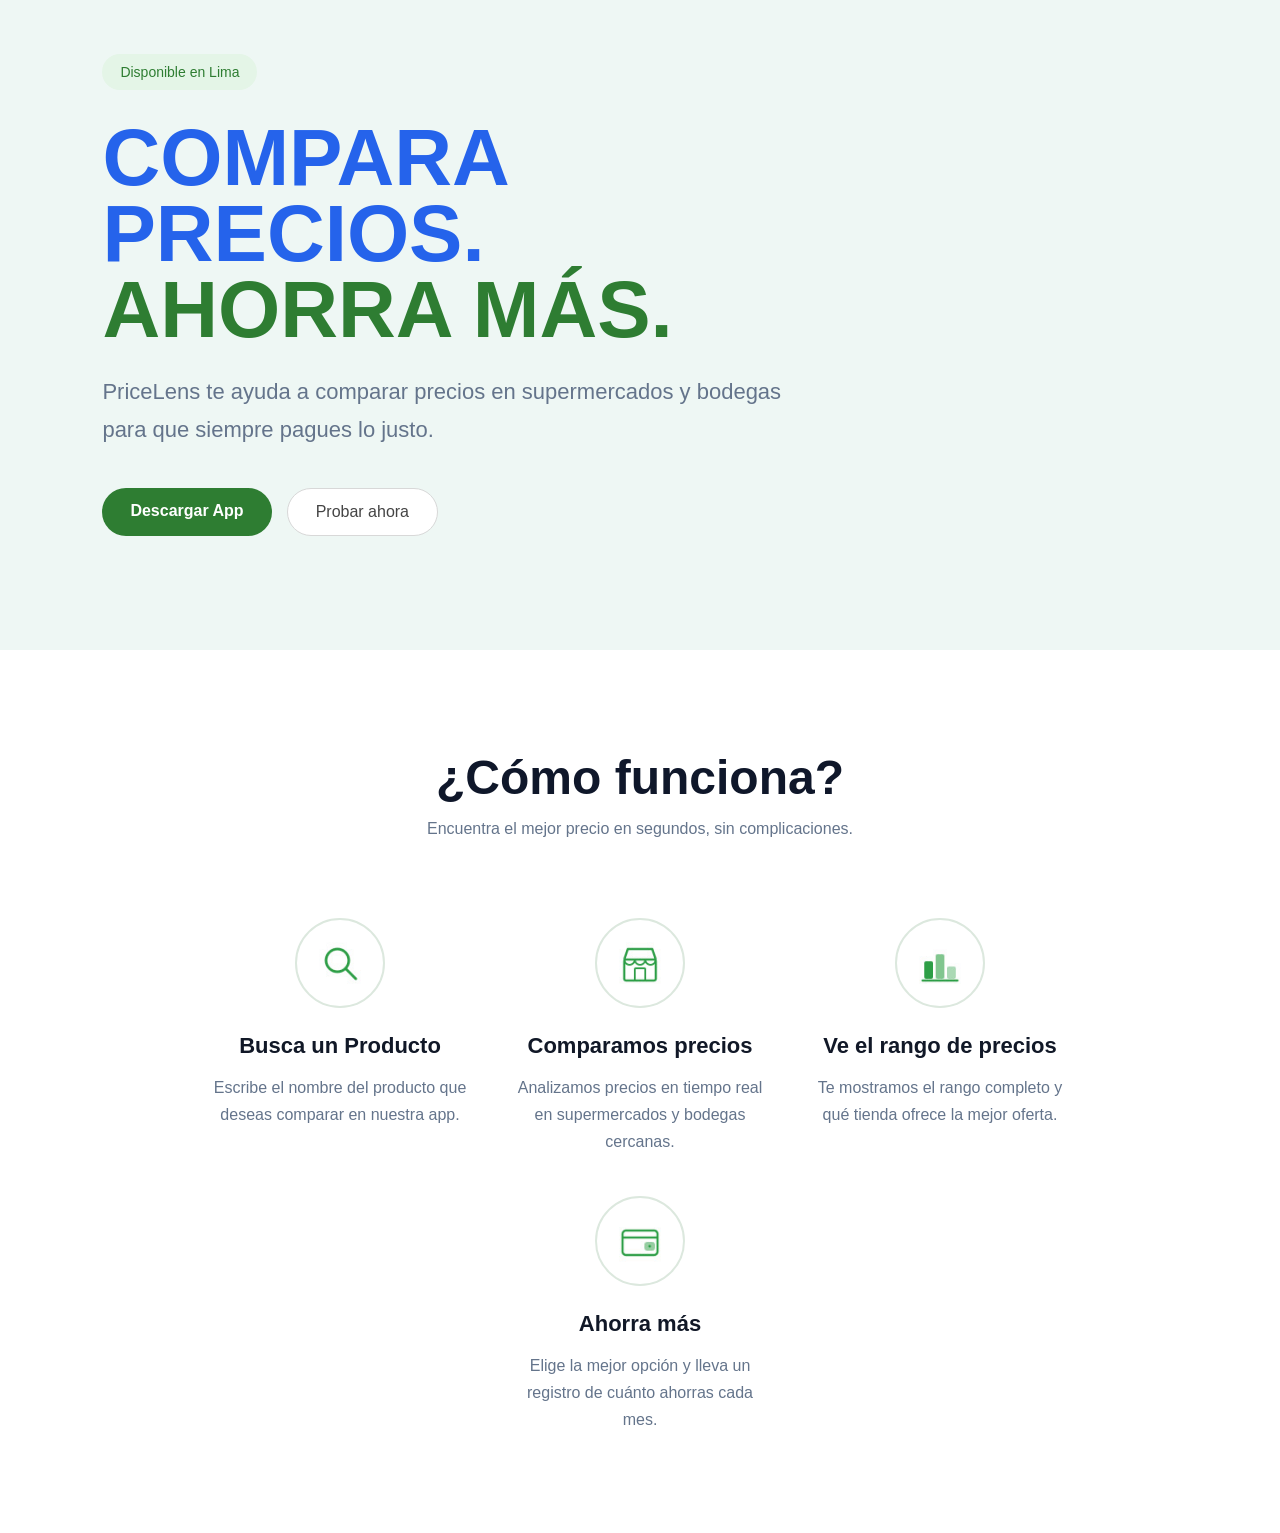
==== onepage pricelens/index.html @ a0cf9dfc "Add files via upload" ====
<!DOCTYPE html>
<html lang="es">

<head>
    <meta charset="UTF-8">
    <meta name="viewport" content="width=device-width, initial-scale=1.0">
    <title>PriceLens</title>

    <link rel="stylesheet" href="css/styles.css">
</head>

<body>


    <section class="hero">

        <div class="hero-content">

            <div class="badge">
                Disponible en Lima
            </div>

            <h1>
                <span class="blue">COMPARA PRECIOS.</span><br>
                <span class="green">AHORRA MÁS.</span>
            </h1>

            <p>
                PriceLens te ayuda a comparar precios en supermercados y bodegas
                para que siempre pagues lo justo.
            </p>

            <div class="buttons">
                <a href="#" class="btn-primary">Descargar App</a>
                <a href="#" class="btn-secondary">Probar ahora</a>
            </div>

            </div>

        </div>

    </section>


    <section class="how-it-works">

        <h2>¿Cómo funciona?</h2>

        <p class="subtitle">
            Encuentra el mejor precio en segundos, sin complicaciones.
        </p>

        <div class="steps">

            <div class="step">

                <div class="icon-circle">
                    <img src="images/icon-search.jpg" alt="Buscar">
                </div>

                <h3>Busca un Producto</h3>

                <p>
                    Escribe el nombre del producto que deseas comparar en nuestra app.
                </p>

            </div>

            <div class="step">

                <div class="icon-circle">
                    <img src="images/icon-store.jpg" alt="Tienda">
                </div>

                <h3>Comparamos precios</h3>

                <p>
                    Analizamos precios en tiempo real en supermercados y bodegas cercanas.
                </p>

            </div>

            <div class="step">

                <div class="icon-circle">
                    <img src="images/icon-chart.jpg" alt="Gráfico">
                </div>

                <h3>Ve el rango de precios</h3>

                <p>
                    Te mostramos el rango completo y qué tienda ofrece la mejor oferta.
                </p>

            </div>

            <div class="step">

                <div class="icon-circle">
                    <img src="images/icon-save.jpg" alt="Ahorro">
                </div>

                <h3>Ahorra más</h3>

                <p>
                    Elige la mejor opción y lleva un registro de cuánto ahorras cada mes.
                </p>

            </div>

        </div>

    </section>

</body>

</html>
---- onepage pricelens/css/styles.css ----
*{
    margin:0;
    padding:0;
    box-sizing:border-box;
    font-family:'Segoe UI',sans-serif;
}

body{
    background:#fff;
}

/* HERO */

.hero{
    background:#eef7f4;
    min-height:650px;
    display:flex;
    align-items:center;
    padding:0 8%;
}

.hero-content{
    max-width:700px;
}

.badge{
    display:inline-block;
    background:#e4f5e7;
    color:#2e7d32;
    padding:10px 18px;
    border-radius:30px;
    font-size:14px;
    margin-bottom:30px;
}

.hero h1{
    font-size:80px;
    line-height:0.95;
    margin-bottom:25px;
    font-weight:800;
}

.blue{
    color:#2563eb;
}

.green{
    color:#2e7d32;
}

.hero p{
    color:#64748b;
    font-size:22px;
    line-height:1.7;
    margin-bottom:40px;
}

.buttons{
    display:flex;
    gap:15px;
    margin-bottom:60px;
}

.btn-primary{
    background:#2e7d32;
    color:white;
    text-decoration:none;
    padding:14px 28px;
    border-radius:40px;
    font-weight:600;
}

.btn-secondary{
    background:white;
    border:1px solid #d8d8d8;
    color:#444;
    text-decoration:none;
    padding:14px 28px;
    border-radius:40px;
}

.stats{
    display:flex;
    gap:60px;
}

.stat h3{
    color:#2563eb;
    font-size:42px;
    margin-bottom:8px;
}

.stat span{
    color:#64748b;
}

/* COMO FUNCIONA */

.how-it-works{
    padding:100px 8%;
    text-align:center;
}

.how-it-works h2{
    font-size:48px;
    margin-bottom:15px;
    color:#0f172a;
}

.subtitle{
    color:#64748b;
    margin-bottom:80px;
}

.steps{
    display:flex;
    justify-content:center;
    gap:40px;
    flex-wrap:wrap;
}

.step{
    width:260px;
}

.icon-circle{
    width:90px;
    height:90px;
    border:2px solid #dce8de;
    border-radius:50%;
    display:flex;
    justify-content:center;
    align-items:center;
    margin:0 auto 25px;
}

.icon-circle img{
    width:42px;
    height:42px;
    object-fit:contain;
}

.step h3{
    font-size:22px;
    margin-bottom:15px;
    color:#111827;
}

.step p{
    color:#64748b;
    line-height:1.7;
}

/* RESPONSIVE */

@media(max-width:768px){

    .hero h1{
        font-size:48px;
    }

    .hero p{
        font-size:18px;
    }

    .stats{
        flex-direction:column;
        gap:20px;
    }

    .buttons{
        flex-wrap:wrap;
    }
}
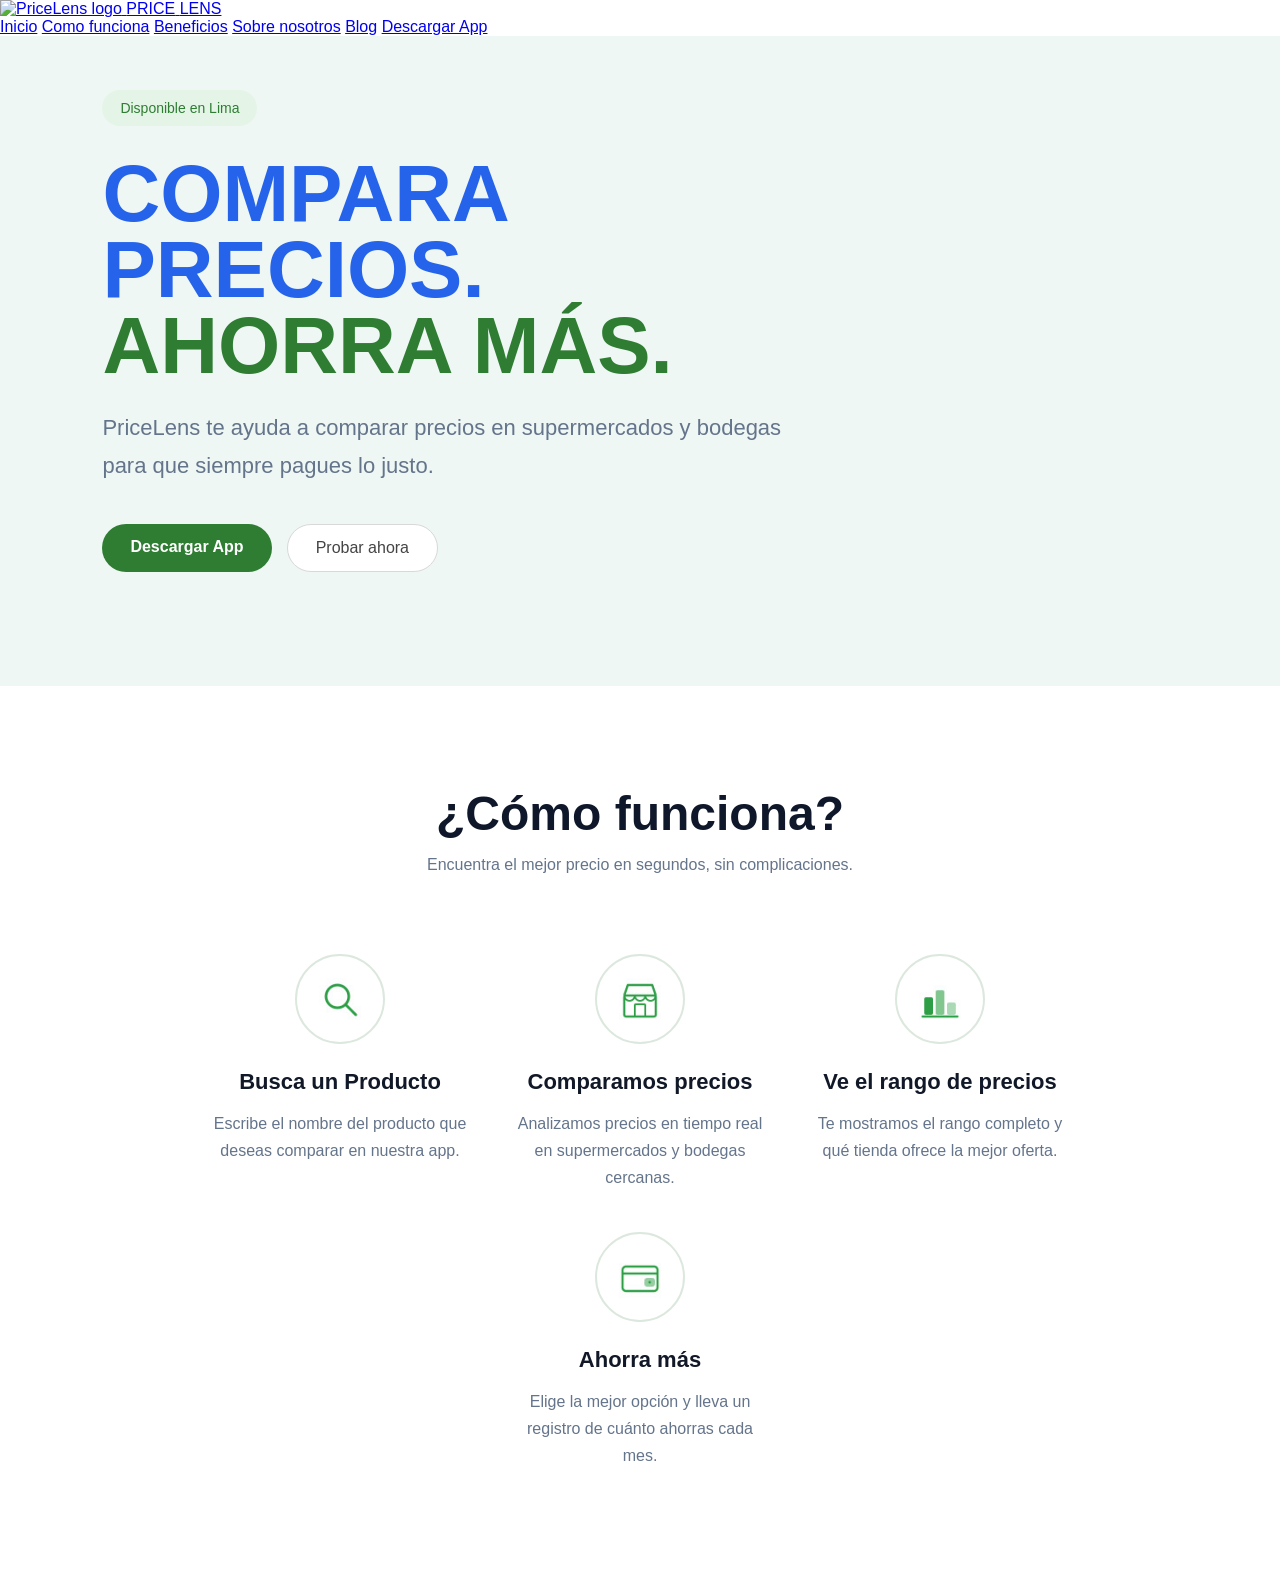
==== commit 2c3e7708: "Add header and navigation to index.html Added header section with navigation and logo." ====
--- a/onepage pricelens/index.html
+++ b/onepage pricelens/index.html
@@ -11,7 +11,24 @@
 
 <body>
 
-
+<header>
+        <a href="#" class="logo">
+            <img src="images/logo.png" alt="PriceLens logo">
+            <span class="logo-text">
+                <span class="price">PRICE</span>
+                <span class="lens">LENS</span>
+            </span>
+        </a>
+        <nav>
+            <a href="#">Inicio</a>
+            <a href="#">Como funciona</a>
+            <a href="#">Beneficios</a>
+            <a href="#">Sobre nosotros</a>
+            <a href="#">Blog</a>
+            <a href="#" class="btn-download">Descargar App</a>
+        </nav>
+    </header>
+    
     <section class="hero">
 
         <div class="hero-content">
@@ -114,4 +131,4 @@
 
 </body>
 
-</html>+</html>
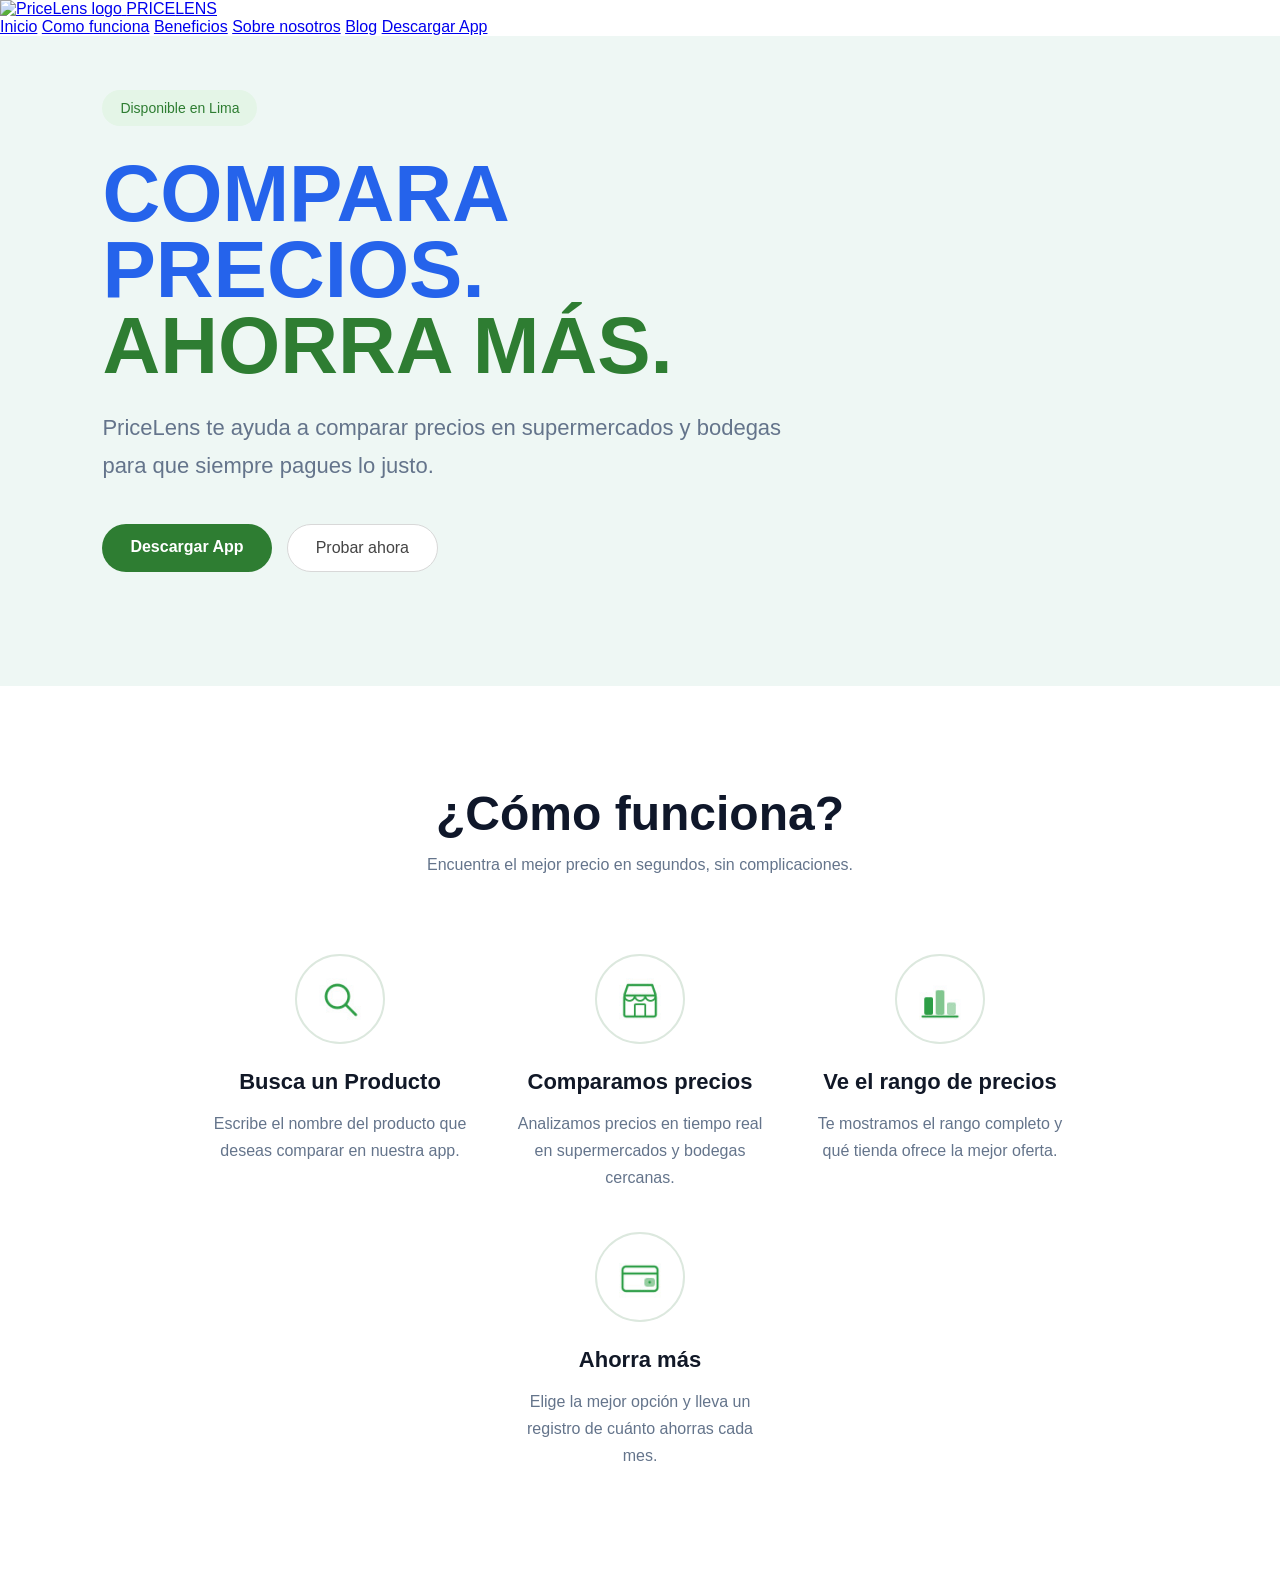
==== commit 23d25662: "Refactor index.html to include header section" ====
--- a/onepage pricelens/index.html
+++ b/onepage pricelens/index.html
@@ -10,13 +10,11 @@
 </head>
 
 <body>
-
 <header>
         <a href="#" class="logo">
             <img src="images/logo.png" alt="PriceLens logo">
             <span class="logo-text">
-                <span class="price">PRICE</span>
-                <span class="lens">LENS</span>
+                <span class="price">PRICE</span><span class="lens">LENS</span>
             </span>
         </a>
         <nav>
@@ -28,7 +26,7 @@
             <a href="#" class="btn-download">Descargar App</a>
         </nav>
     </header>
-    
+
     <section class="hero">
 
         <div class="hero-content">
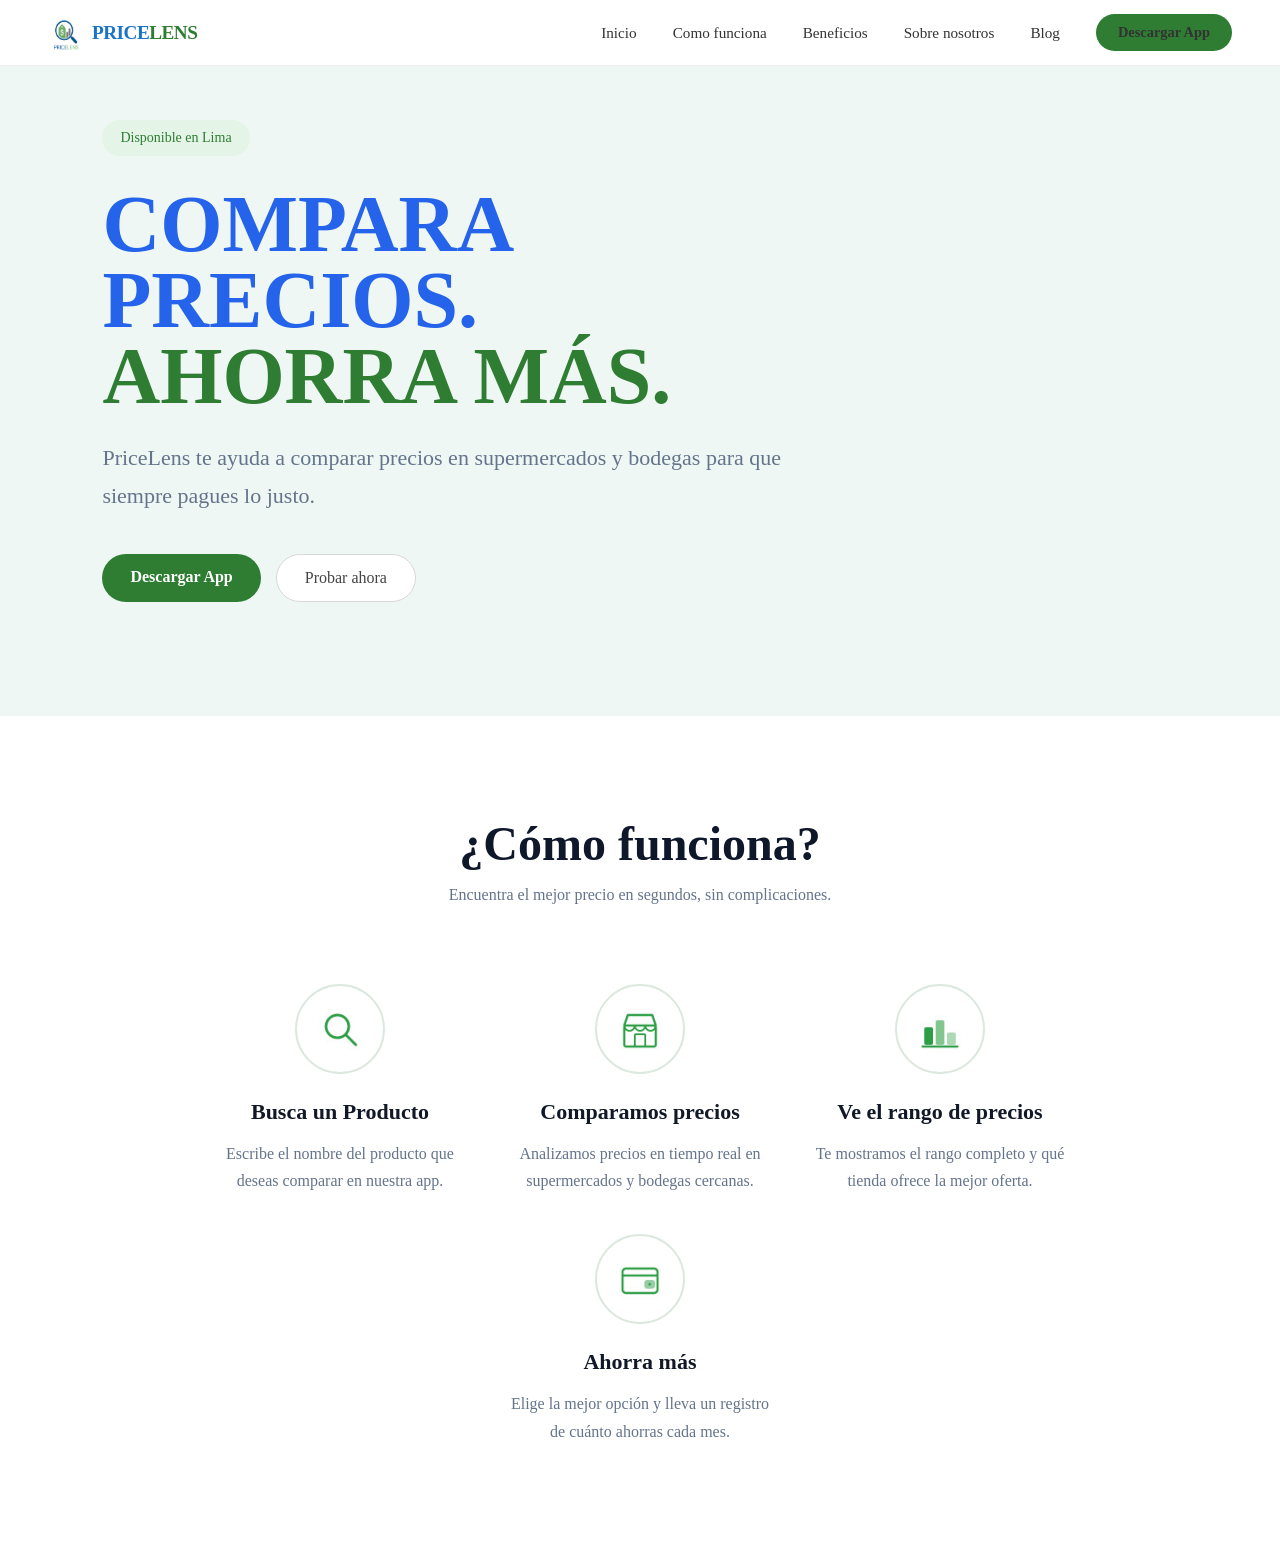
==== commit 0549abc6: "Change logo image and update HTML content Updated logo image source and adjusted HTML structure." ====
--- a/onepage pricelens/index.html
+++ b/onepage pricelens/index.html
@@ -12,7 +12,7 @@
 <body>
 <header>
         <a href="#" class="logo">
-            <img src="images/logo.png" alt="PriceLens logo">
+            <img src="images/PriceLens.png" alt="PriceLens logo">
             <span class="logo-text">
                 <span class="price">PRICE</span><span class="lens">LENS</span>
             </span>
--- a/onepage pricelens/css/styles.css
+++ b/onepage pricelens/css/styles.css
@@ -2,15 +2,72 @@
     margin:0;
     padding:0;
     box-sizing:border-box;
-    font-family:'Segoe UI',sans-serif;
+    font-family:'Inter';
 }
 
 body{
     background:#fff;
 }
 
-/* HERO */
-
+header {
+    display: flex;
+    align-items: center;
+    justify-content: space-between;
+    padding: 14px 48px;
+    background: #fff;
+    border-bottom: 1px solid #f0f0f0;
+    box-shadow: 0 1px 6px rgba(0,0,0,0.05);
+}
+
+.logo {
+    display: flex;
+    align-items: center;
+    gap: 8px;
+    text-decoration: none;
+}
+
+.logo img {
+    width: 36px;
+    height: 36px;
+}
+
+.logo-text {
+    font-size: 1.2rem;
+    font-weight: 700;
+    letter-spacing: -0.5px;
+}
+
+.logo-text .price { color: #1a73c8; }
+.logo-text .lens  { color: #2e7d32; }
+
+nav {
+    display: flex;
+    align-items: center;
+    gap: 36px;
+}
+
+nav a {
+    text-decoration: none;
+    color: #333;
+    font-size: 0.95rem;
+    font-weight: 500;
+}
+
+nav a:hover { color: #1a73c8; }
+
+.btn-download {
+    background: #2e7d32;
+    color: #fffff;
+    padding: 10px 22px;
+    border-radius: 50px;
+    font-size: 0.9rem;
+    font-weight: 600;
+    text-decoration: none;
+}
+
+.btn-download:hover {
+    background: #1b5e20; 
+}
 .hero{
     background:#eef7f4;
     min-height:650px;
@@ -171,4 +228,4 @@
     .buttons{
         flex-wrap:wrap;
     }
-}+}
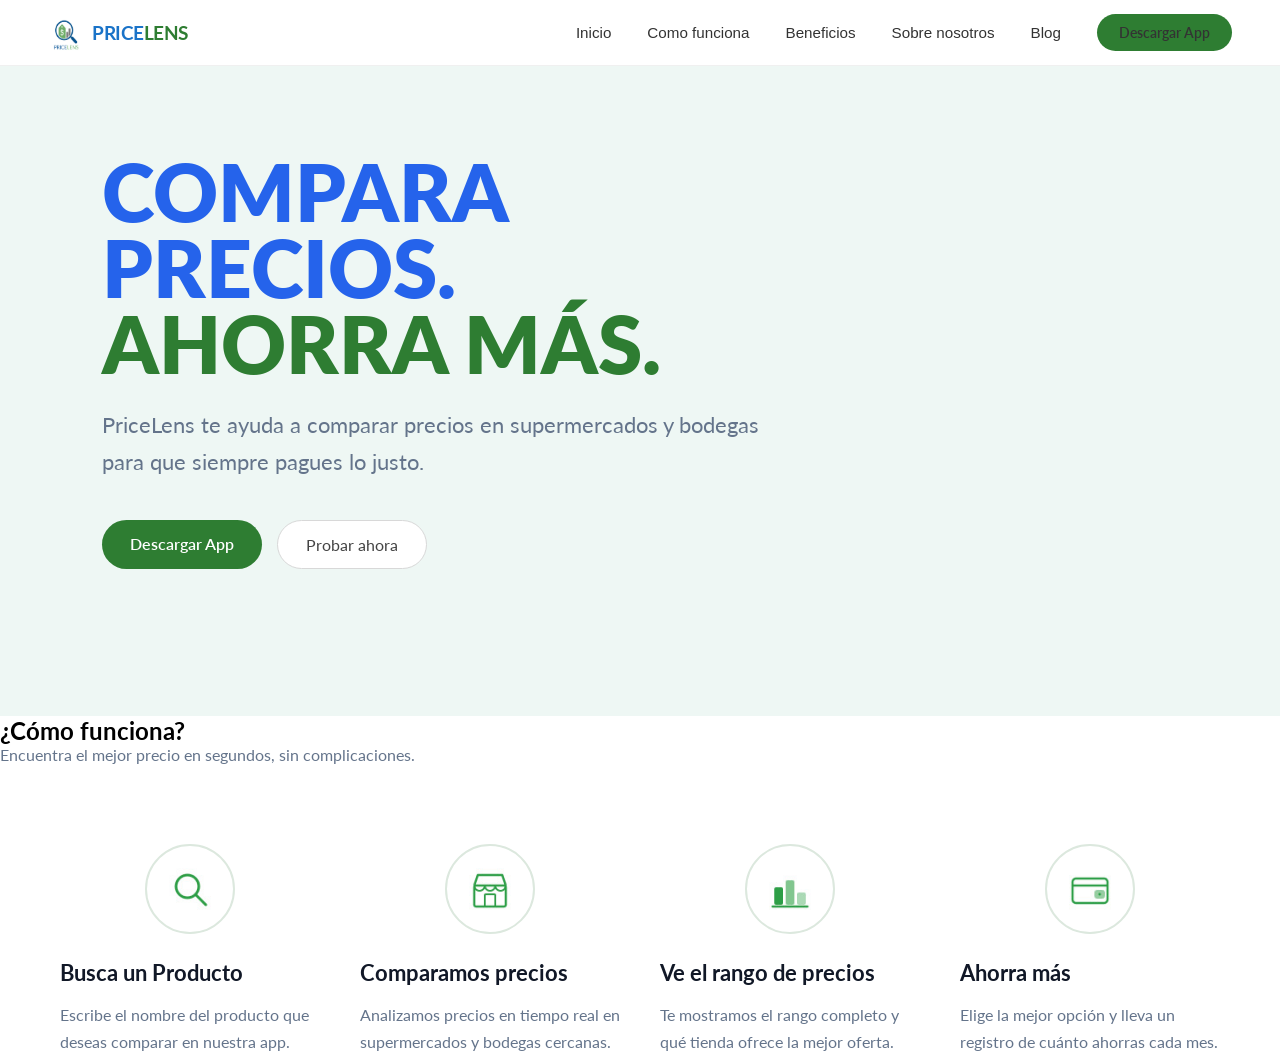
==== commit 293b10cc: "Refactor HTML structure and update section IDs" ====
--- a/onepage pricelens/index.html
+++ b/onepage pricelens/index.html
@@ -5,7 +5,7 @@
     <meta charset="UTF-8">
     <meta name="viewport" content="width=device-width, initial-scale=1.0">
     <title>PriceLens</title>
-
+    <link href="https://fonts.googleapis.com/css2?family=Lato:wght@300;400;700;900&display=swap" rel="stylesheet">
     <link rel="stylesheet" href="css/styles.css">
 </head>
 
@@ -19,7 +19,7 @@
         </a>
         <nav>
             <a href="#">Inicio</a>
-            <a href="#">Como funciona</a>
+            <a href="#como-funciona">Como funciona</a>
             <a href="#">Beneficios</a>
             <a href="#">Sobre nosotros</a>
             <a href="#">Blog</a>
@@ -30,10 +30,6 @@
     <section class="hero">
 
         <div class="hero-content">
-
-            <div class="badge">
-                Disponible en Lima
-            </div>
 
             <h1>
                 <span class="blue">COMPARA PRECIOS.</span><br>
@@ -57,7 +53,7 @@
     </section>
 
 
-    <section class="how-it-works">
+    <section class="como-funciona" >
 
         <h2>¿Cómo funciona?</h2>
 
--- a/onepage pricelens/css/styles.css
+++ b/onepage pricelens/css/styles.css
@@ -2,7 +2,7 @@
     margin:0;
     padding:0;
     box-sizing:border-box;
-    font-family:'Inter';
+    font-family: 'Lato', sans-serif;
 }
 
 body{
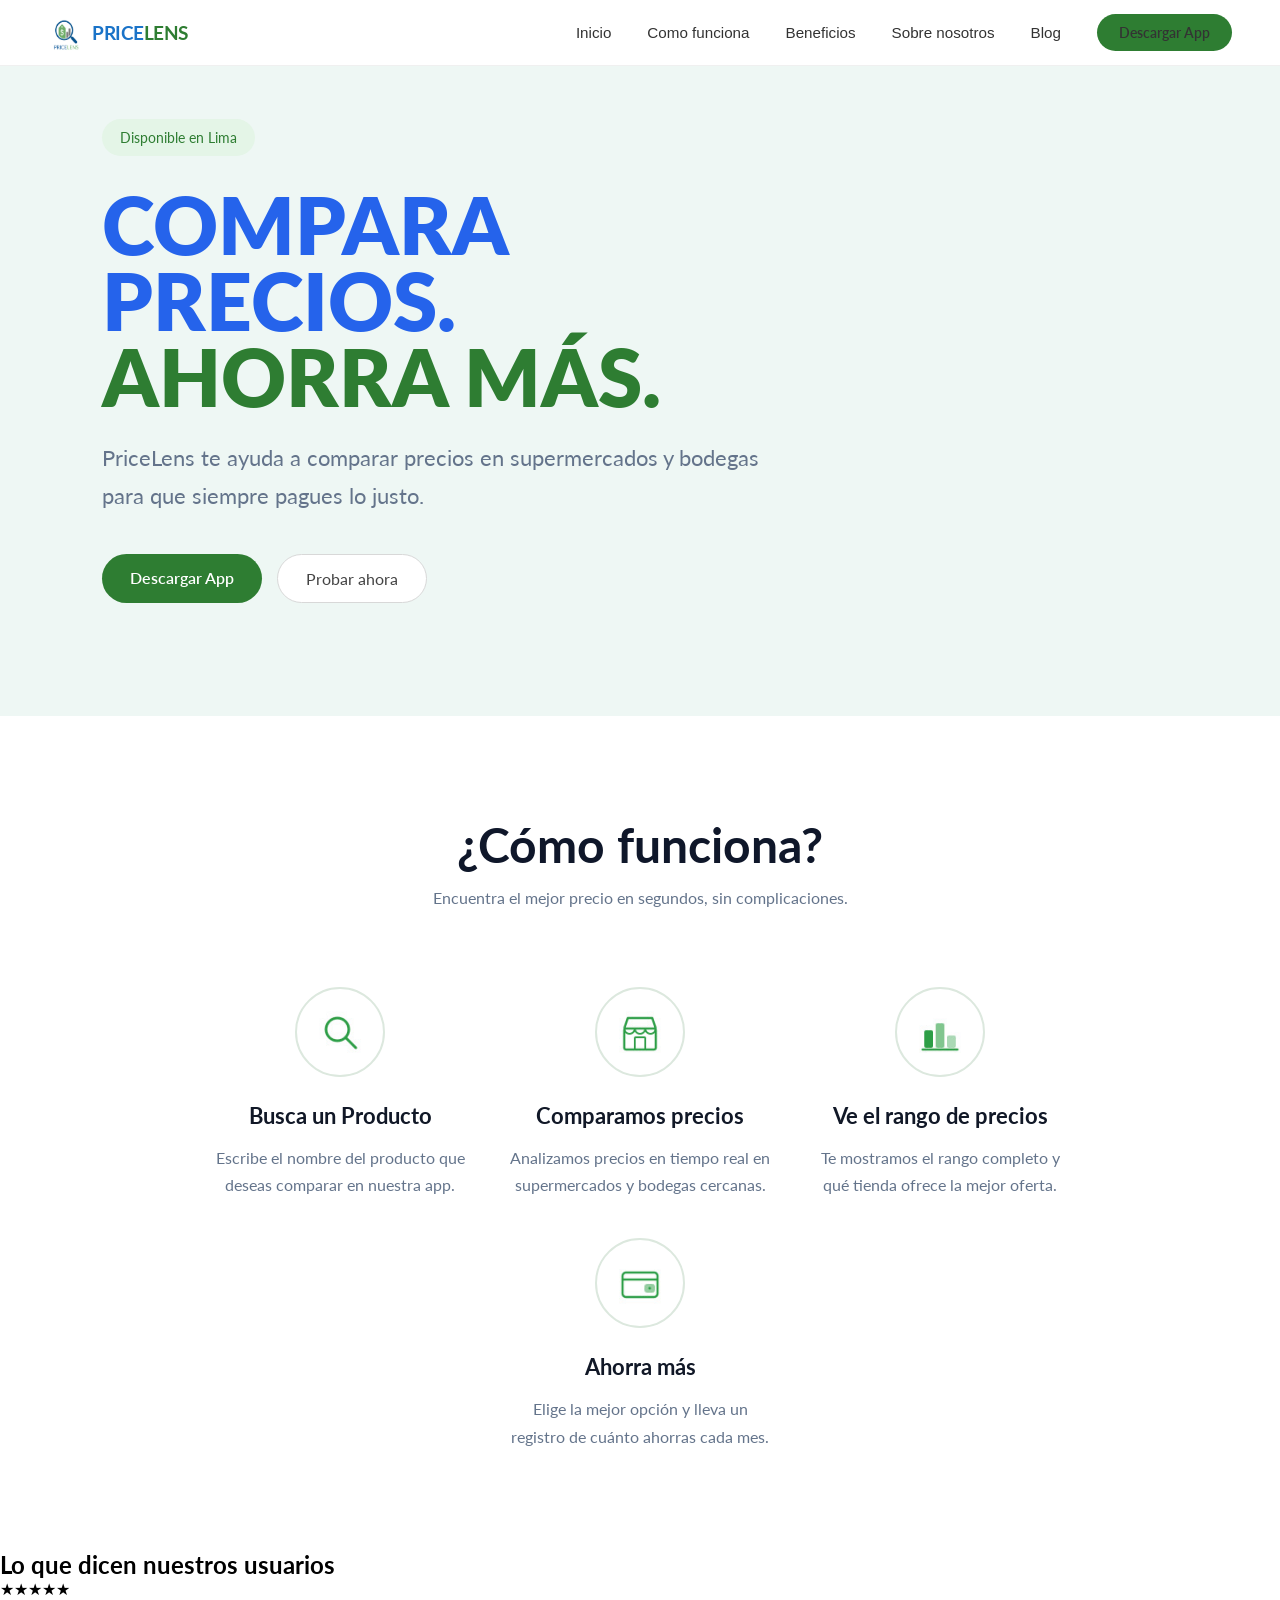
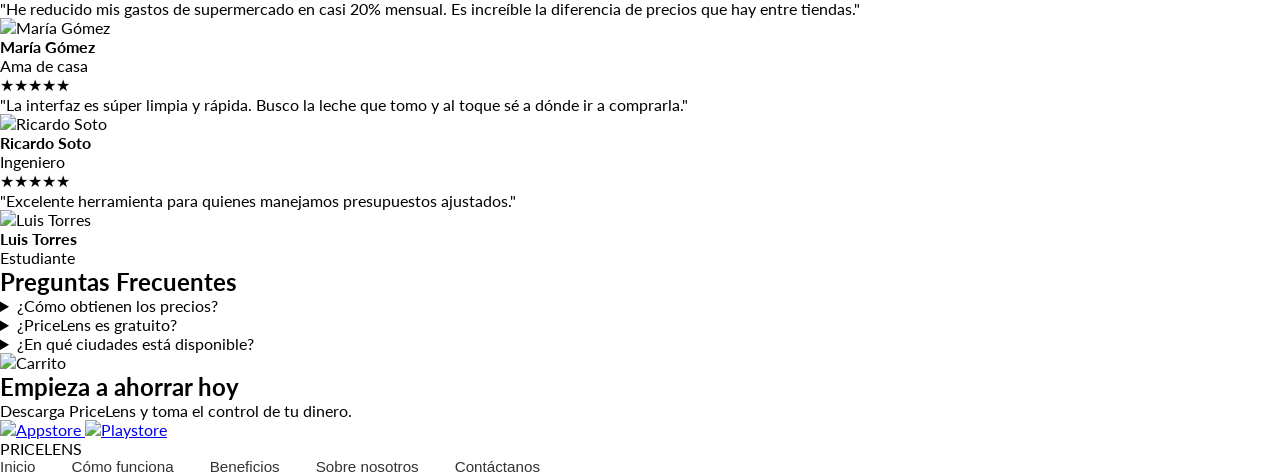
==== commit 30b74792: "Update index.html" ====
--- a/onepage pricelens/index.html
+++ b/onepage pricelens/index.html
@@ -19,7 +19,7 @@
         </a>
         <nav>
             <a href="#">Inicio</a>
-            <a href="#como-funciona">Como funciona</a>
+            <a href="#">Como funciona</a>
             <a href="#">Beneficios</a>
             <a href="#">Sobre nosotros</a>
             <a href="#">Blog</a>
@@ -31,6 +31,10 @@
 
         <div class="hero-content">
 
+            <div class="badge">
+                Disponible en Lima
+            </div>
+
             <h1>
                 <span class="blue">COMPARA PRECIOS.</span><br>
                 <span class="green">AHORRA MÁS.</span>
@@ -53,7 +57,7 @@
     </section>
 
 
-    <section class="como-funciona" >
+    <section class="how-it-works">
 
         <h2>¿Cómo funciona?</h2>
 
@@ -123,6 +127,133 @@
 
     </section>
 
+<section class="testimonials">
+
+    <h2>Lo que dicen nuestros usuarios</h2>
+
+    <div class="testimonial-container">
+
+        <div class="testimonial-card">
+            <div class="stars">★★★★★</div>
+
+            <p>
+                "He reducido mis gastos de supermercado en casi 20% mensual.
+                Es increíble la diferencia de precios que hay entre tiendas."
+            </p>
+
+            <div class="user">
+                <img src="images/user1.jpg" alt="María Gómez">
+                <div>
+                    <h4>María Gómez</h4>
+                    <span>Ama de casa</span>
+                </div>
+            </div>
+        </div>
+
+        <div class="testimonial-card">
+            <div class="stars">★★★★★</div>
+
+            <p>
+                "La interfaz es súper limpia y rápida. Busco la leche que tomo
+                y al toque sé a dónde ir a comprarla."
+            </p>
+
+            <div class="user">
+                <img src="images/user2.jpg" alt="Ricardo Soto">
+                <div>
+                    <h4>Ricardo Soto</h4>
+                    <span>Ingeniero</span>
+                </div>
+            </div>
+        </div>
+
+        <div class="testimonial-card">
+            <div class="stars">★★★★★</div>
+
+            <p>
+                "Excelente herramienta para quienes manejamos presupuestos ajustados."
+            </p>
+
+            <div class="user">
+                <img src="images/user3.jpg" alt="Luis Torres">
+                <div>
+                    <h4>Luis Torres</h4>
+                    <span>Estudiante</span>
+                </div>
+            </div>
+        </div>
+
+    </div>
+
+</section>
+
+
+<section class="faq">
+
+    <h2>Preguntas Frecuentes</h2>
+
+    <details>
+        <summary>¿Cómo obtienen los precios?</summary>
+        <p>
+            Recopilamos información de supermercados y establecimientos asociados.
+        </p>
+    </details>
+
+    <details>
+        <summary>¿PriceLens es gratuito?</summary>
+        <p>
+            Sí, la aplicación es completamente gratuita.
+        </p>
+    </details>
+
+    <details>
+        <summary>¿En qué ciudades está disponible?</summary>
+        <p>
+            Actualmente operamos en Lima y seguiremos expandiéndonos.
+        </p>
+    </details>
+
+</section>
+
+
+<section class="cta">
+
+    <div class="cta-left">
+        <img src="images/CARRITO.png" alt="Carrito">
+        <div>
+            <h2><strong> Empieza a ahorrar hoy</strong></h2>
+            <p>Descarga PriceLens y toma el control de tu dinero.</p>
+        </div>
+    </div>
+
+    <div class="cta-buttons">
+        <a href="#">
+            <img class="store-b" src="images/Appstore.png" alt="Appstore">
+        </a>
+        
+        <a href="#">
+            <img class="store-b" src="images/Playstore.png" alt="Playstore">
+        </a>
+    </div>
+
+</section>
+
+
+<footer>
+
+    <div class="footer-logo">
+        <span class="price">PRICE</span><span class="lens">LENS</span>
+    </div>
+
+    <nav>
+        <a href="#">Inicio</a>
+        <a href="#">Cómo funciona</a>
+        <a href="#">Beneficios</a>
+        <a href="#">Sobre nosotros</a>
+        <a href="#">Contáctanos</a>
+    </nav>
+
+</footer>
 </body>
 
 </html>
